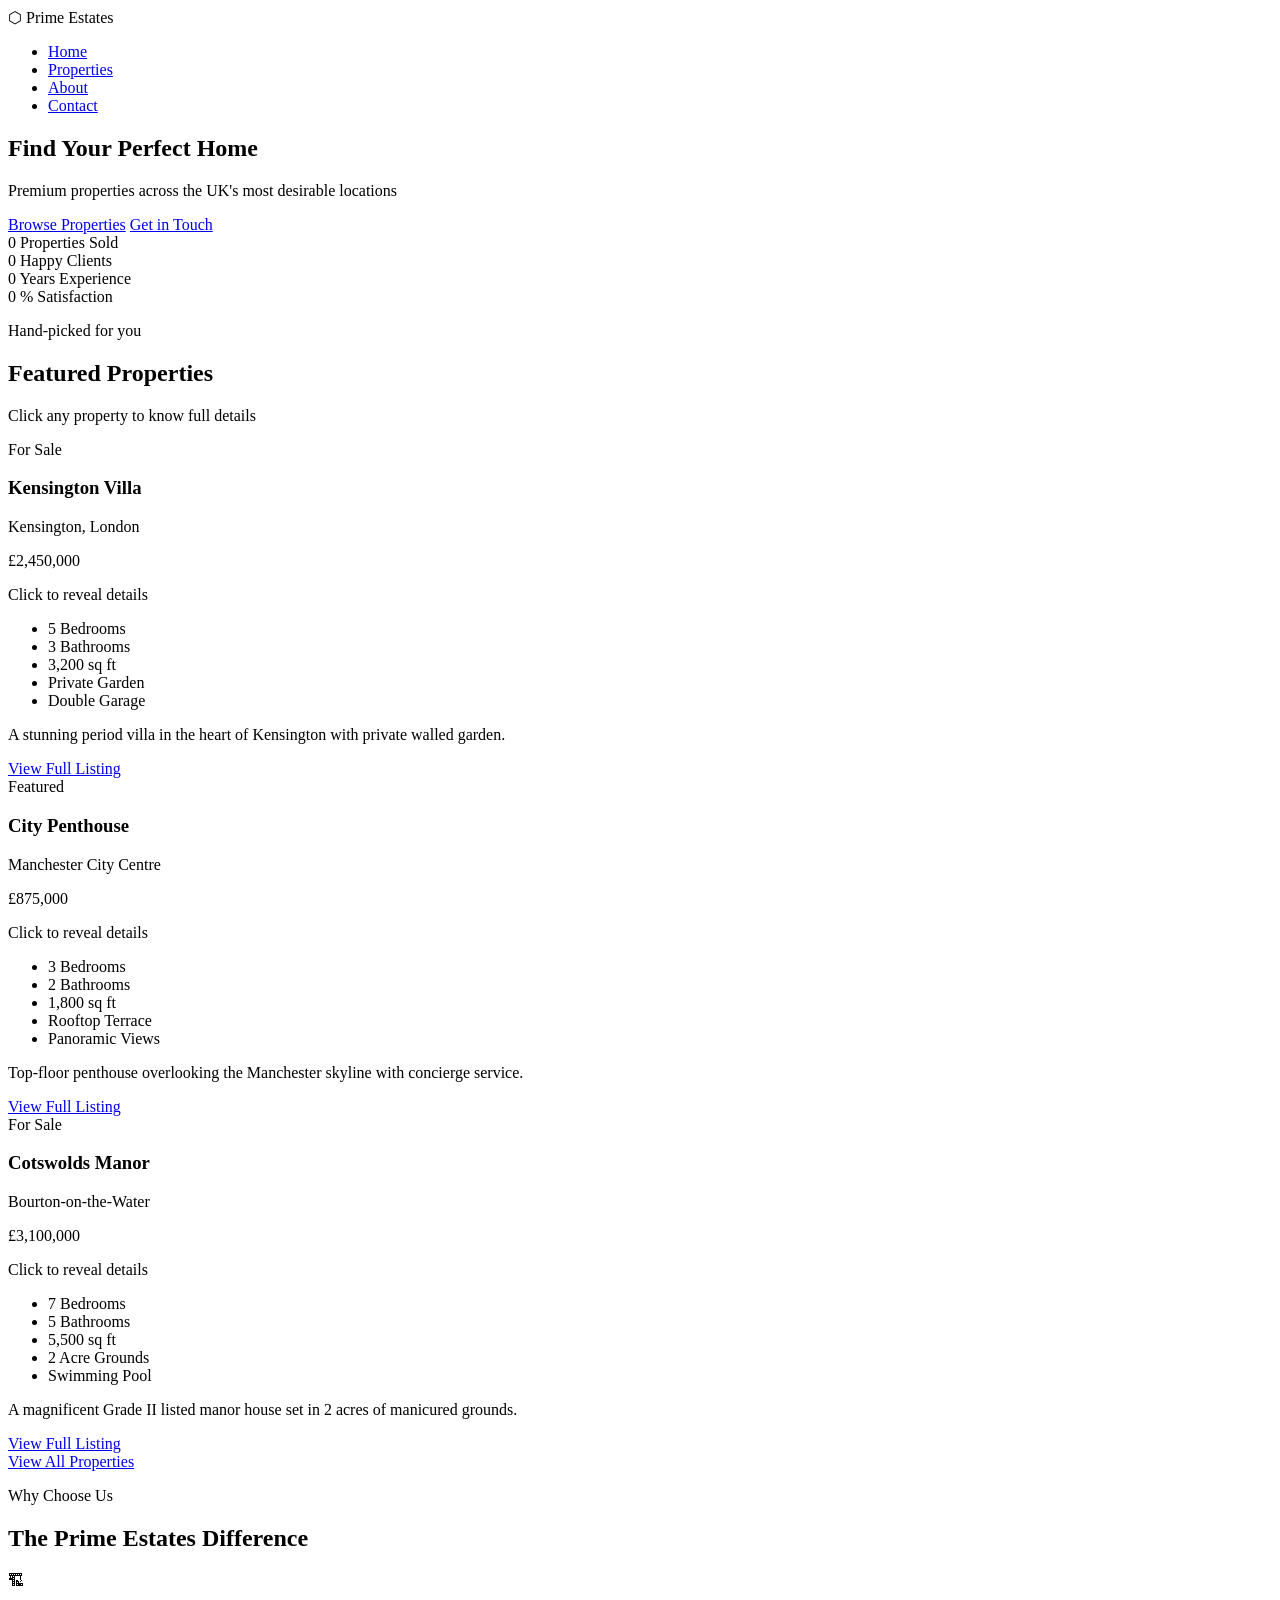
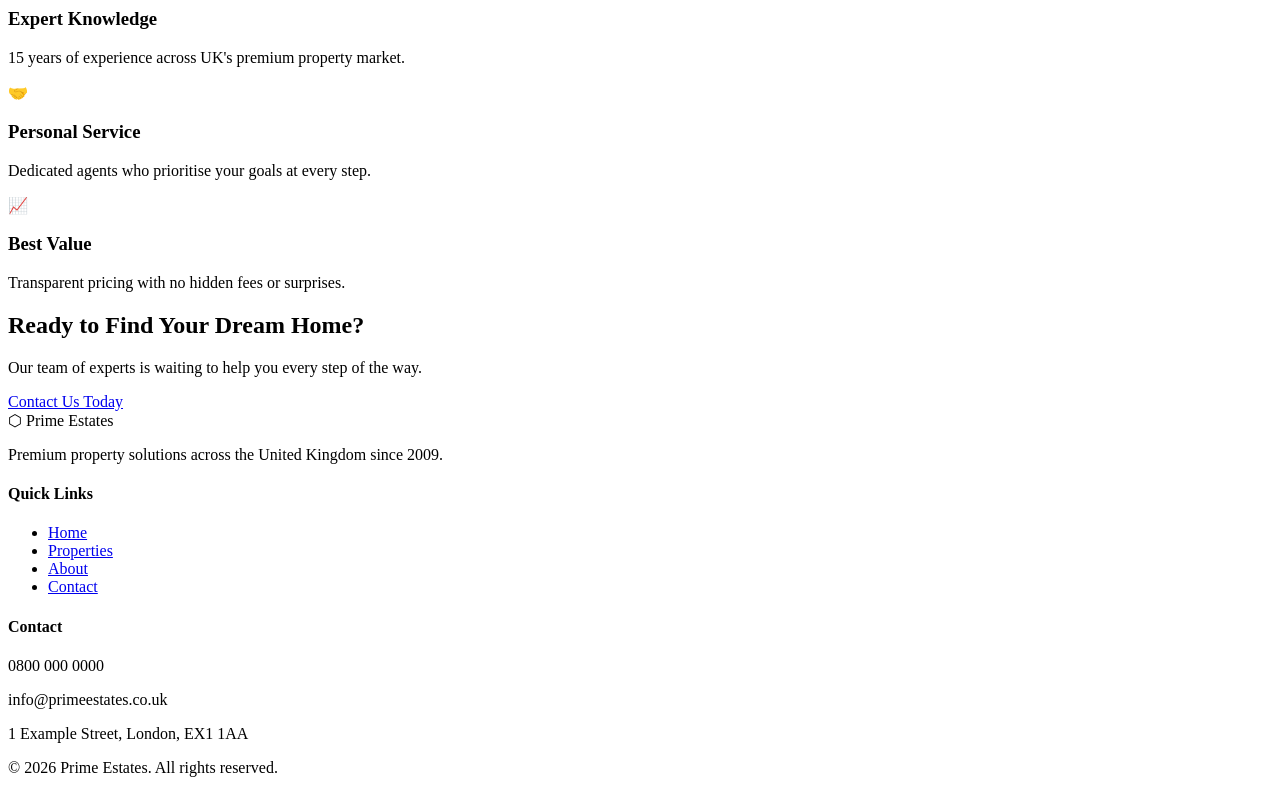
==== index.html @ 600f03bf "completed all 4 pages" ====
<!doctype html>
<html lang="en">
  <head>
    <meta charset="UTF-8" />
    <meta name="viewport" content="width=device-width, initial-scale=1.0" />
    <title>Prime Estates | Luxury Property</title>
    <!-- Link to CSS file -->
    <link rel="stylesheet" href="css/style.css" />
    <!-- Google Fonts -->
    <link
      href="https://fonts.googleapis.com/css2?family=Playfair+Display:wght@400;600;700&family=Raleway:wght@300;400;500;600&display=swap"
      rel="stylesheet"
    />
    <!-- jQuery library -->
    <script src="https://code.jquery.com/jquery-3.7.1.min.js"></script>
  </head>
  <body>
    <!-- NAVBAR -->
    <nav class="navbar">
      <!-- Left side - logo -->
      <div class="nav-brand">
        <span class="brand-icon">⬡</span>
        <span class="brand-name">Prime Estates</span>
      </div>
      <!-- Right side - links -->
      <ul class="nav-links">
        <li><a href="index.html" class="active">Home</a></li>
        <li><a href="pages/properties.html">Properties</a></li>
        <li><a href="pages/about.html">About</a></li>
        <li><a href="pages/contact.html">Contact</a></li>
      </ul>
    </nav>
    <!-- END NAVBAR -->

    <!-- HERO SECTION -->
    <section class="hero">
      <!-- Dark overlay -->
      <div class="hero-overlay"></div>
      <!-- Hero content -->
      <div class="hero-content">
        <!-- Greeting shown via localStorage/JavaScript -->
        <p class="hero-greeting" id="userGreeting"></p>
        <!-- Main heading -->
        <h1 class="hero-title">
          Find Your <span class="gold">Perfect Home</span>
        </h1>
        <!-- Subheading -->
        <p class="hero-subtitle">
          Premium properties across the UK's most desirable locations
        </p>
        <!-- Buttons -->
        <div class="hero-buttons">
          <a href="pages/properties.html" class="btn-primary"
            >Browse Properties</a
          >
          <a href="pages/contact.html" class="btn-secondary">Get in Touch</a>
        </div>
      </div>
    </section>
    <!-- END HERO -->

    <!-- STATS BAR - numbers count up with JavaScript -->
    <section class="stats-bar">
      <div class="stats-container">
        <!-- data-target is the number JS counts up to -->
        <div class="stat-item">
          <span class="stat-number" data-target="850">0</span>
          <span class="stat-label">Properties Sold</span>
        </div>
        <!-- Divider line between stats -->
        <div class="stat-divider"></div>
        <div class="stat-item">
          <span class="stat-number" data-target="1200">0</span>
          <span class="stat-label">Happy Clients</span>
        </div>
        <div class="stat-divider"></div>
        <div class="stat-item">
          <span class="stat-number" data-target="15">0</span>
          <span class="stat-label">Years Experience</span>
        </div>
        <div class="stat-divider"></div>
        <div class="stat-item">
          <span class="stat-number" data-target="98">0</span>
          <span class="stat-label">% Satisfaction</span>
        </div>
      </div>
    </section>
    <!-- END STATS BAR -->

    <!-- FEATURED PROPERTIES SECTION -->
    <section class="featured-section">
      <!-- Section heading -->
      <div class="section-header">
        <p class="section-tag">Hand-picked for you</p>
        <h2>Featured Properties</h2>
        <p class="section-sub">Click any property to know full details</p>
      </div>

      <!-- 3 property cards -->
      <div class="properties-grid">
        <!-- CARD 1 -->
        <article class="property-card">
          <!-- Property image -->
          <div class="card-image img-kensington">
            <div class="card-badge">For Sale</div>
          </div>
          <!-- Always visible info -->
          <div class="card-preview">
            <h3>Kensington Villa</h3>
            <p class="card-location">Kensington, London</p>
            <p class="card-price">£2,450,000</p>
            <span class="click-hint">Click to reveal details</span>
          </div>
          <!-- Hidden details shown on click -->
          <div class="card-details">
            <ul>
              <li>5 Bedrooms</li>
              <li>3 Bathrooms</li>
              <li>3,200 sq ft</li>
              <li>Private Garden</li>
              <li>Double Garage</li>
            </ul>
            <p>
              A stunning period villa in the heart of Kensington with private
              walled garden.
            </p>
            <a href="pages/properties.html" class="btn-card"
              >View Full Listing</a
            >
          </div>
        </article>

        <!-- CARD 2 -->
        <article class="property-card">
          <!-- Fixed class name -->
          <div class="card-image img-manchester">
            <div class="card-badge featured-badge">Featured</div>
          </div>
          <div class="card-preview">
            <h3>City Penthouse</h3>
            <p class="card-location">Manchester City Centre</p>
            <p class="card-price">£875,000</p>
            <span class="click-hint">Click to reveal details</span>
          </div>
          <div class="card-details">
            <ul>
              <li>3 Bedrooms</li>
              <li>2 Bathrooms</li>
              <li>1,800 sq ft</li>
              <li>Rooftop Terrace</li>
              <li>Panoramic Views</li>
            </ul>
            <p>
              Top-floor penthouse overlooking the Manchester skyline with
              concierge service.
            </p>
            <a href="pages/properties.html" class="btn-card"
              >View Full Listing</a
            >
          </div>
        </article>

        <!-- CARD 3 -->
        <article class="property-card">
          <div class="card-image img-cotswolds">
            <div class="card-badge">For Sale</div>
          </div>
          <div class="card-preview">
            <h3>Cotswolds Manor</h3>
            <p class="card-location">Bourton-on-the-Water</p>
            <p class="card-price">£3,100,000</p>
            <span class="click-hint">Click to reveal details</span>
          </div>
          <div class="card-details">
            <ul>
              <li>7 Bedrooms</li>
              <li>5 Bathrooms</li>
              <li>5,500 sq ft</li>
              <li>2 Acre Grounds</li>
              <li>Swimming Pool</li>
            </ul>
            <p>
              A magnificent Grade II listed manor house set in 2 acres of
              manicured grounds.
            </p>
            <a href="pages/properties.html" class="btn-card"
              >View Full Listing</a
            >
          </div>
        </article>
      </div>

      <!-- View all button -->
      <div class="view-all-wrap">
        <a href="pages/properties.html" class="btn-outline"
          >View All Properties</a
        >
      </div>
    </section>
    <!-- END FEATURED PROPERTIES -->

    <!-- WHY CHOOSE US SECTION -->
    <section class="why-us">
      <div class="why-content">
        <p class="section-tag light">Why Choose Us</p>
        <h2>The Prime Estates Difference</h2>
        <div class="why-grid">
          <!-- Reason 1 -->
          <div class="why-item">
            <div class="why-icon">&#127959;</div>
            <h3>Expert Knowledge</h3>
            <p>15 years of experience across UK's premium property market.</p>
          </div>
          <!-- Reason 2 -->
          <div class="why-item">
            <div class="why-icon">&#129309;</div>
            <h3>Personal Service</h3>
            <p>Dedicated agents who prioritise your goals at every step.</p>
          </div>
          <!-- Reason 3 -->
          <div class="why-item">
            <div class="why-icon">&#128200;</div>
            <h3>Best Value</h3>
            <p>Transparent pricing with no hidden fees or surprises.</p>
          </div>
        </div>
      </div>
    </section>
    <!-- END WHY US -->

    <!-- CTA SECTION -->
    <section class="cta-section">
      <div class="cta-content">
        <h2>Ready to Find Your Dream Home?</h2>
        <p>Our team of experts is waiting to help you every step of the way.</p>
        <a href="pages/contact.html" class="btn-primary">Contact Us Today</a>
      </div>
    </section>
    <!-- END CTA -->

    <!-- FOOTER -->
    <footer class="footer">
      <div class="footer-grid">
        <!-- Column 1 - brand -->
        <div class="footer-brand">
          <span class="brand-icon">⬡</span>
          <span class="brand-name">Prime Estates</span>
          <p>
            Premium property solutions across the United Kingdom since 2009.
          </p>
        </div>
        <!-- Column 2 - links -->
        <nav class="footer-nav">
          <h4>Quick Links</h4>
          <ul>
            <li><a href="index.html">Home</a></li>
            <li><a href="pages/properties.html">Properties</a></li>
            <li><a href="pages/about.html">About</a></li>
            <li><a href="pages/contact.html">Contact</a></li>
          </ul>
        </nav>
        <!-- Column 3 - contact -->
        <div class="footer-contact">
          <h4>Contact</h4>
          <p>0800 000 0000</p>
          <p>info@primeestates.co.uk</p>
          <p>1 Example Street, London, EX1 1AA</p>
        </div>
      </div>
      <!-- Copyright -->
      <div class="footer-bottom">
        <p>&copy; 2026 Prime Estates. All rights reserved.</p>
      </div>
    </footer>
    <!-- END FOOTER -->

    <!-- Link to JavaScript file - always at bottom of body -->
    <script src="js/script.js"></script>
  </body>
</html>
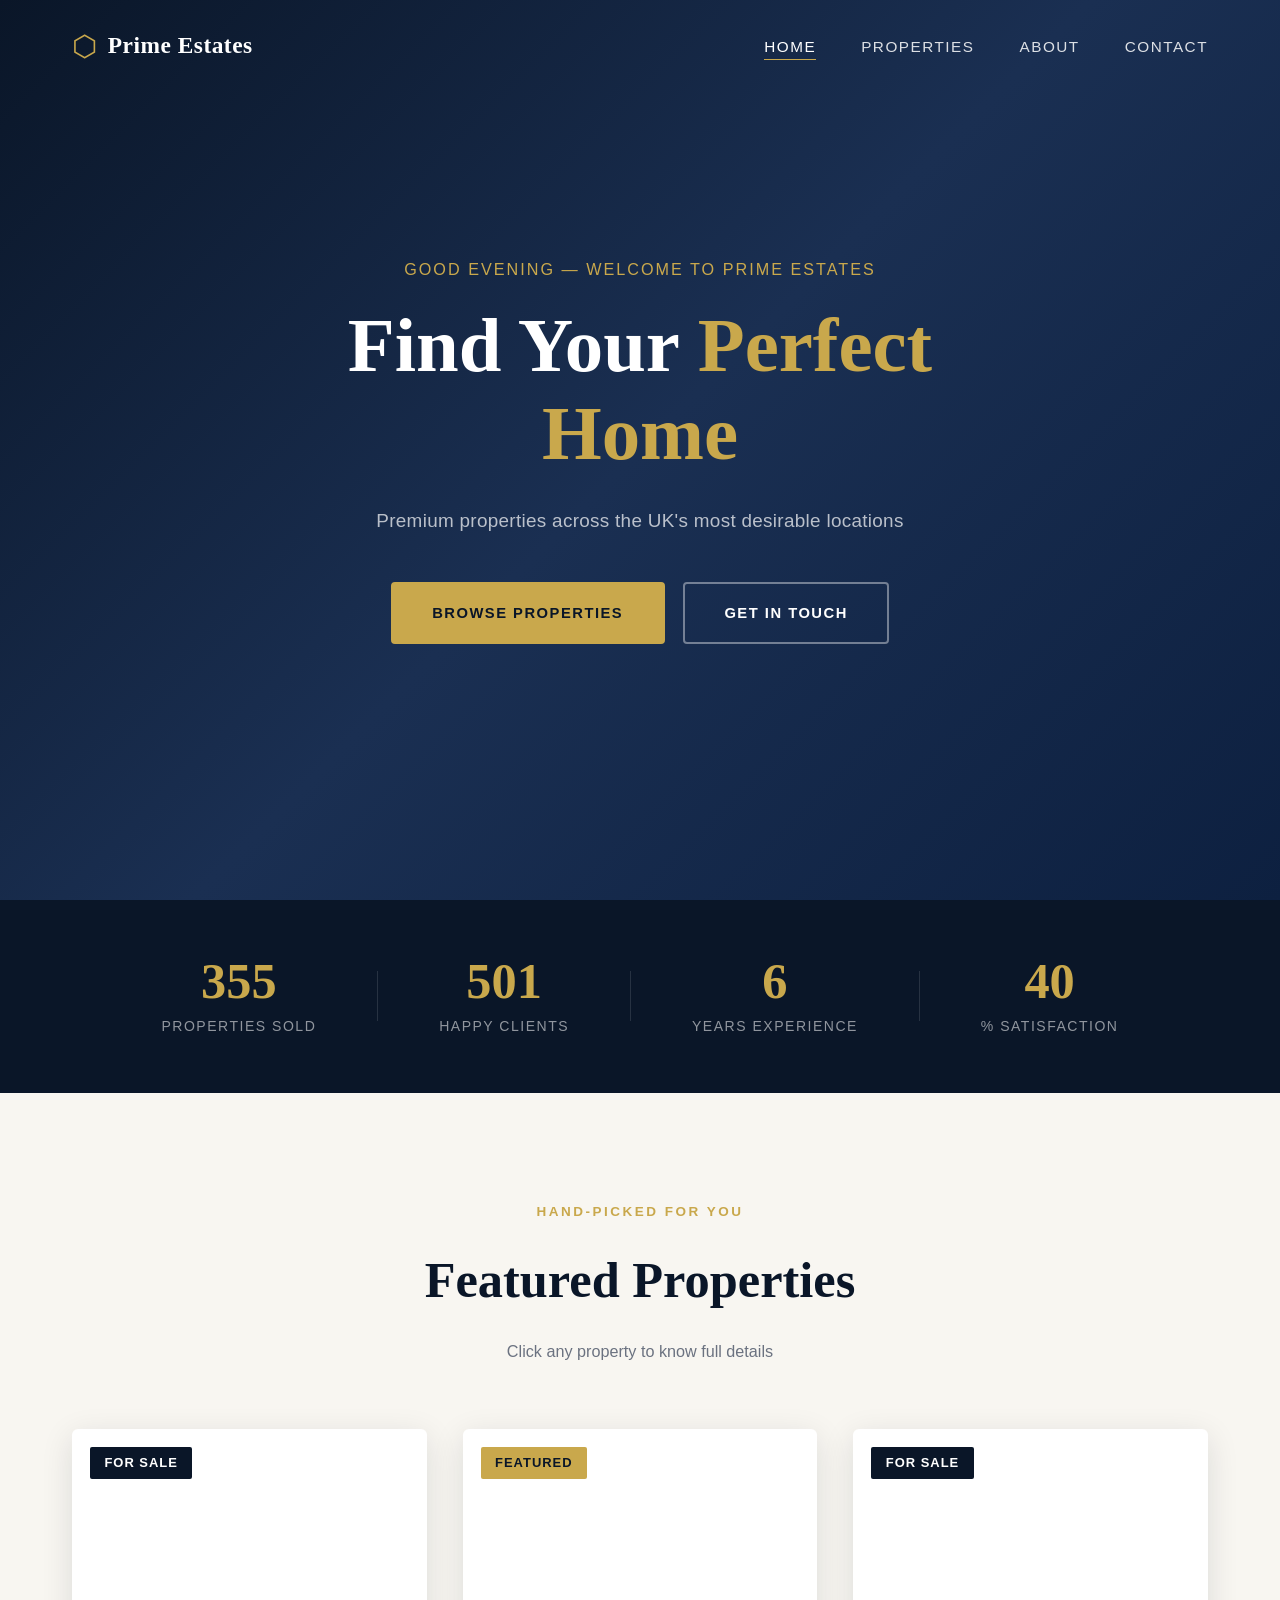
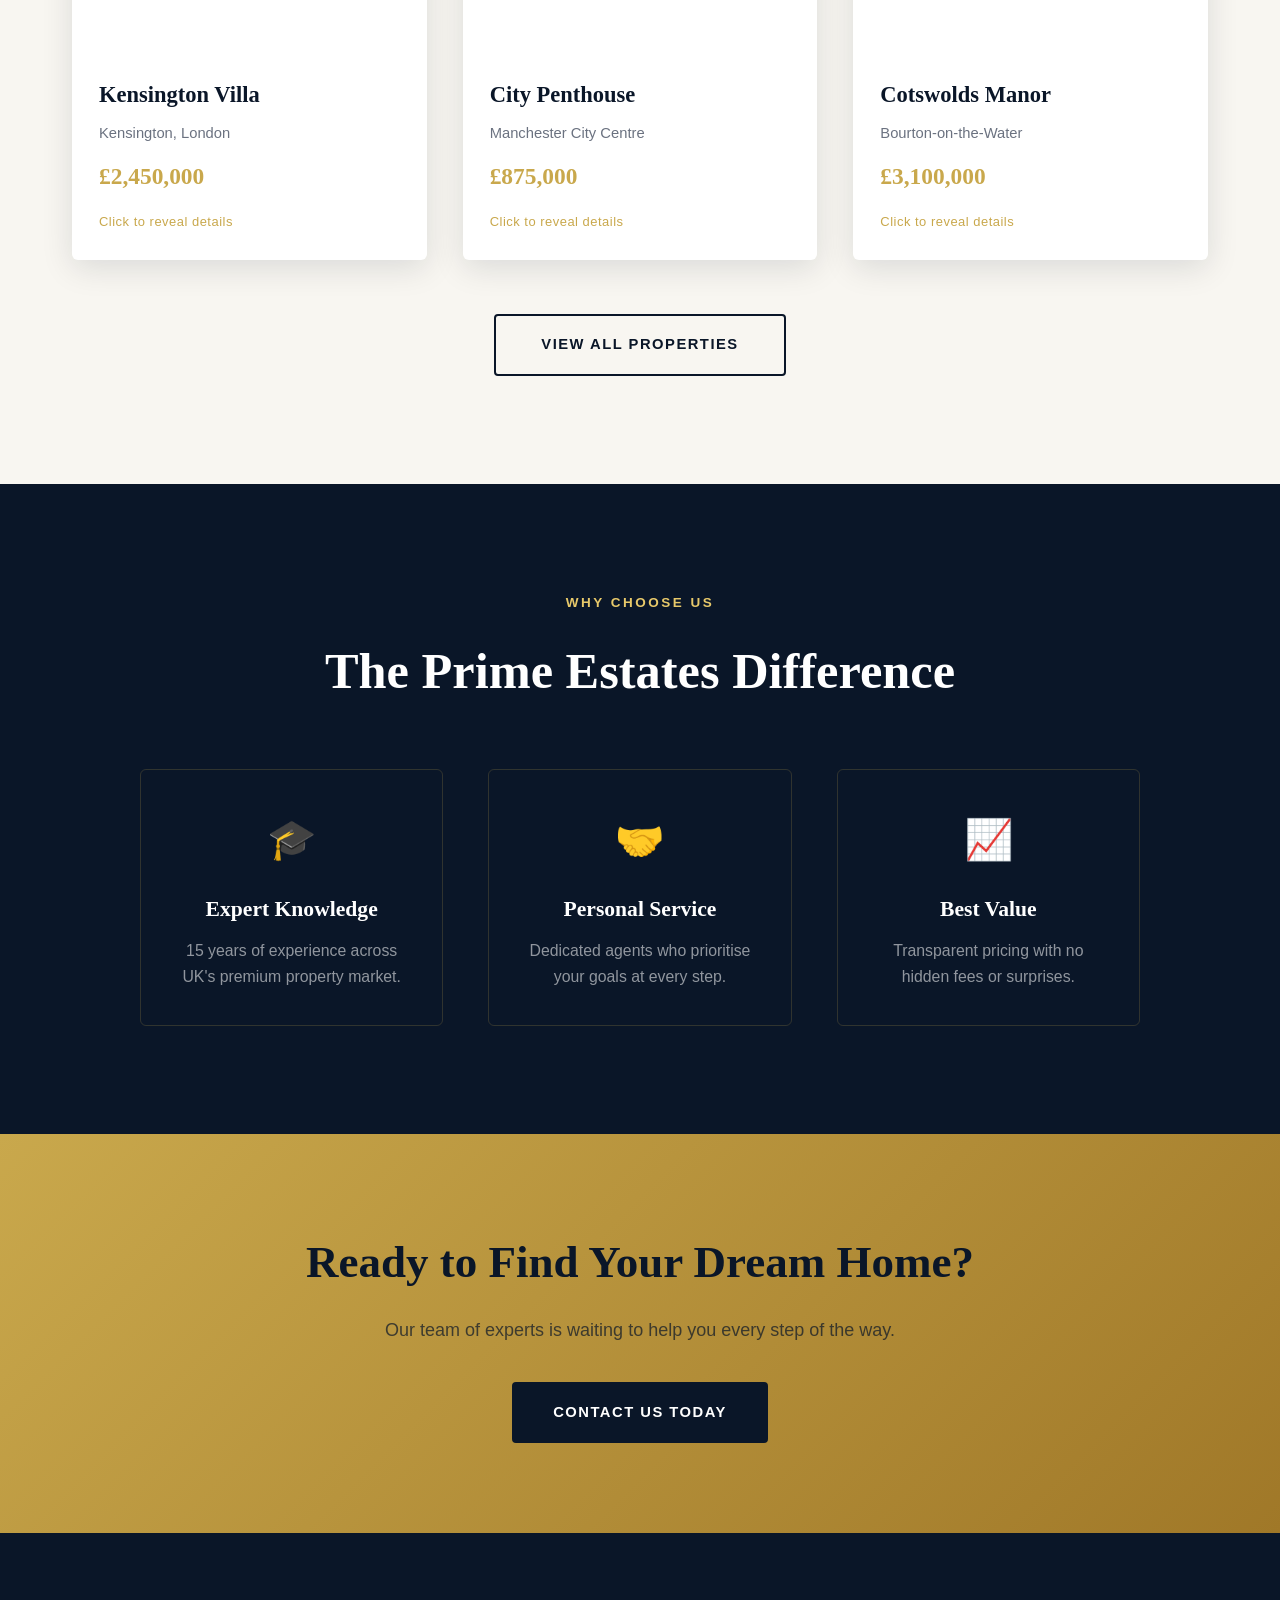
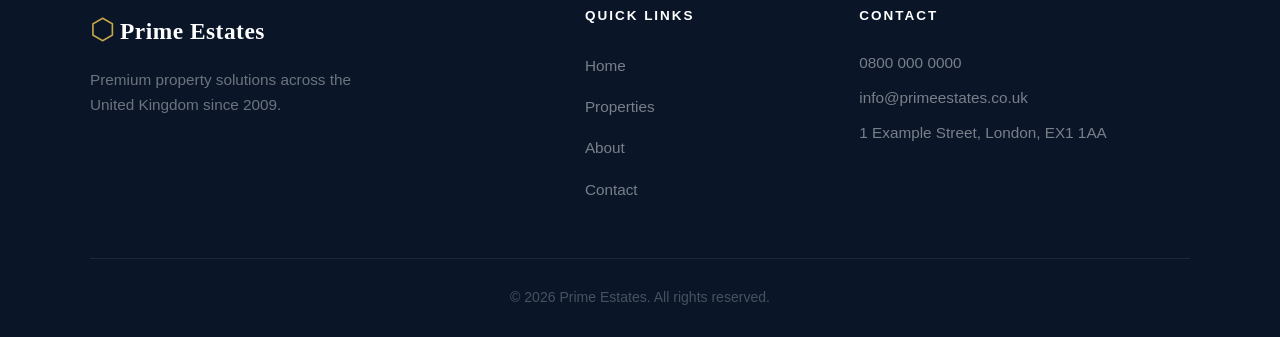
==== commit ed421567: "Add files via upload Updated files with images, favicon and bug fixes." ====
--- a/index.html
+++ b/index.html
@@ -3,9 +3,10 @@
   <head>
     <meta charset="UTF-8" />
     <meta name="viewport" content="width=device-width, initial-scale=1.0" />
+    <link rel="icon" href="images/favicon.ico" type="image/x-icon" />
     <title>Prime Estates | Luxury Property</title>
     <!-- Link to CSS file -->
-    <link rel="stylesheet" href="css/style.css" />
+    <link rel="stylesheet" href="style.css" />
     <!-- Google Fonts -->
     <link
       href="https://fonts.googleapis.com/css2?family=Playfair+Display:wght@400;600;700&family=Raleway:wght@300;400;500;600&display=swap"
@@ -18,16 +19,16 @@
     <!-- NAVBAR -->
     <nav class="navbar">
       <!-- Left side - logo -->
-      <div class="nav-brand">
+      <a href="index.html" class="nav-brand">
         <span class="brand-icon">⬡</span>
         <span class="brand-name">Prime Estates</span>
-      </div>
+      </a>
       <!-- Right side - links -->
       <ul class="nav-links">
         <li><a href="index.html" class="active">Home</a></li>
-        <li><a href="pages/properties.html">Properties</a></li>
-        <li><a href="pages/about.html">About</a></li>
-        <li><a href="pages/contact.html">Contact</a></li>
+        <li><a href="properties.html">Properties</a></li>
+        <li><a href="about.html">About</a></li>
+        <li><a href="contact.html">Contact</a></li>
       </ul>
     </nav>
     <!-- END NAVBAR -->
@@ -50,10 +51,8 @@
         </p>
         <!-- Buttons -->
         <div class="hero-buttons">
-          <a href="pages/properties.html" class="btn-primary"
-            >Browse Properties</a
-          >
-          <a href="pages/contact.html" class="btn-secondary">Get in Touch</a>
+          <a href="properties.html" class="btn-primary">Browse Properties</a>
+          <a href="contact.html" class="btn-secondary">Get in Touch</a>
         </div>
       </div>
     </section>
@@ -62,7 +61,6 @@
     <!-- STATS BAR - numbers count up with JavaScript -->
     <section class="stats-bar">
       <div class="stats-container">
-        <!-- data-target is the number JS counts up to -->
         <div class="stat-item">
           <span class="stat-number" data-target="850">0</span>
           <span class="stat-label">Properties Sold</span>
@@ -85,7 +83,6 @@
         </div>
       </div>
     </section>
-    <!-- END STATS BAR -->
 
     <!-- FEATURED PROPERTIES SECTION -->
     <section class="featured-section">
@@ -124,15 +121,12 @@
               A stunning period villa in the heart of Kensington with private
               walled garden.
             </p>
-            <a href="pages/properties.html" class="btn-card"
-              >View Full Listing</a
-            >
+            <a href="properties.html" class="btn-card">View Full Listing</a>
           </div>
         </article>
 
         <!-- CARD 2 -->
         <article class="property-card">
-          <!-- Fixed class name -->
           <div class="card-image img-manchester">
             <div class="card-badge featured-badge">Featured</div>
           </div>
@@ -154,9 +148,7 @@
               Top-floor penthouse overlooking the Manchester skyline with
               concierge service.
             </p>
-            <a href="pages/properties.html" class="btn-card"
-              >View Full Listing</a
-            >
+            <a href="properties.html" class="btn-card">View Full Listing</a>
           </div>
         </article>
 
@@ -183,18 +175,14 @@
               A magnificent Grade II listed manor house set in 2 acres of
               manicured grounds.
             </p>
-            <a href="pages/properties.html" class="btn-card"
-              >View Full Listing</a
-            >
+            <a href="properties.html" class="btn-card">View Full Listing</a>
           </div>
         </article>
       </div>
 
       <!-- View all button -->
       <div class="view-all-wrap">
-        <a href="pages/properties.html" class="btn-outline"
-          >View All Properties</a
-        >
+        <a href="properties.html" class="btn-outline">View All Properties</a>
       </div>
     </section>
     <!-- END FEATURED PROPERTIES -->
@@ -207,7 +195,7 @@
         <div class="why-grid">
           <!-- Reason 1 -->
           <div class="why-item">
-            <div class="why-icon">&#127959;</div>
+            <div class="why-icon">🎓</div>
             <h3>Expert Knowledge</h3>
             <p>15 years of experience across UK's premium property market.</p>
           </div>
@@ -233,7 +221,7 @@
       <div class="cta-content">
         <h2>Ready to Find Your Dream Home?</h2>
         <p>Our team of experts is waiting to help you every step of the way.</p>
-        <a href="pages/contact.html" class="btn-primary">Contact Us Today</a>
+        <a href="contact.html" class="btn-primary">Contact Us Today</a>
       </div>
     </section>
     <!-- END CTA -->
@@ -241,7 +229,6 @@
     <!-- FOOTER -->
     <footer class="footer">
       <div class="footer-grid">
-        <!-- Column 1 - brand -->
         <div class="footer-brand">
           <span class="brand-icon">⬡</span>
           <span class="brand-name">Prime Estates</span>
@@ -249,17 +236,15 @@
             Premium property solutions across the United Kingdom since 2009.
           </p>
         </div>
-        <!-- Column 2 - links -->
         <nav class="footer-nav">
           <h4>Quick Links</h4>
           <ul>
             <li><a href="index.html">Home</a></li>
-            <li><a href="pages/properties.html">Properties</a></li>
-            <li><a href="pages/about.html">About</a></li>
-            <li><a href="pages/contact.html">Contact</a></li>
+            <li><a href="properties.html">Properties</a></li>
+            <li><a href="about.html">About</a></li>
+            <li><a href="contact.html">Contact</a></li>
           </ul>
         </nav>
-        <!-- Column 3 - contact -->
         <div class="footer-contact">
           <h4>Contact</h4>
           <p>0800 000 0000</p>
@@ -267,14 +252,12 @@
           <p>1 Example Street, London, EX1 1AA</p>
         </div>
       </div>
-      <!-- Copyright -->
       <div class="footer-bottom">
         <p>&copy; 2026 Prime Estates. All rights reserved.</p>
       </div>
     </footer>
     <!-- END FOOTER -->
 
-    <!-- Link to JavaScript file - always at bottom of body -->
-    <script src="js/script.js"></script>
+    <script src="script.js"></script>
   </body>
 </html>
--- a/style.css
+++ b/style.css
@@ -0,0 +1,1346 @@
+/*
+   Prime Estates - Main Stylesheet
+*/
+
+:root {
+    --navy: #0A1628;
+    --navy-light: #132040;
+    --gold: #C9A84C;
+    --gold-light: #E8C96A;
+    --white: #FFFFFF;
+    --off-white: #F8F6F1;
+    --grey: #6B7280;
+    --light-grey: #E5E7EB;
+    --error: #DC2626;
+    --font-heading: 'Playfair Display', Georgia, serif;
+    --font-body: 'Raleway', sans-serif;
+    --transition: all 0.2s ease;
+    --shadow: 0 8px 32px rgba(10, 22, 40, 0.12);
+    --shadow-hover: 0 16px 48px rgba(10, 22, 40, 0.22);
+    --radius: 4px;
+}
+
+*, *::before, *::after {
+    margin: 0;
+    padding: 0;
+    box-sizing: border-box;
+}
+
+html {
+    scroll-behavior: smooth;
+    font-size: 18px;
+}
+
+body {
+    font-family: var(--font-body);
+    color: var(--navy);
+    background: var(--white);
+    line-height: 1.7;
+    overflow-x: hidden;
+}
+
+img {
+    max-width: 100%;
+    height: auto;
+    display: block;
+}
+
+a {
+    color: inherit;
+    text-decoration: none;
+    transition: var(--transition);
+}
+
+ul {
+    list-style: none;
+}
+
+.gold {
+    color: var(--gold);
+}
+
+/* /NavBar designing */
+
+.navbar {
+    position: fixed;
+    top: 0;
+    left: 0;
+    width: 100%;
+    z-index: 1000;
+    display: flex;
+    align-items: center;
+    justify-content: space-between;
+    padding: 1.2rem 4rem;
+    background: transparent;
+}
+
+.navbar.scrolled {
+    background: var(--navy);
+    padding: 0.8rem 4rem;
+    box-shadow: 0 2px 20px rgba(0,0,0,0.3);
+}
+
+.nav-brand {
+    display: flex;
+    align-items: center;
+    gap: 0.6rem;
+    cursor: pointer;
+}
+
+.brand-icon {
+    font-size: 1.6rem;
+    color: var(--gold);
+}
+
+.brand-name {
+    font-family: var(--font-heading);
+    font-size: 1.3rem;
+    font-weight: 600;
+    color: var(--white);
+    letter-spacing: 0.5px;
+}
+
+.nav-links {
+    display: flex;
+    gap: 2.5rem;
+    align-items: center;
+}
+
+.nav-links a {
+    color: rgba(255,255,255,0.85);
+    font-size: 0.85rem;
+    font-weight: 500;
+    letter-spacing: 1.5px;
+    text-transform: uppercase;
+    position: relative;
+    padding-bottom: 5px;
+}
+
+.nav-links a::after {
+    content: '';
+    position: absolute;
+    bottom: 0;
+    left: 0;
+    width: 0;
+    height: 1px;
+    background: var(--gold);
+    transition: var(--transition);
+}
+
+.nav-links a:hover::after,
+.nav-links a.active::after {
+    width: 100%;
+}
+
+.nav-links a.active,
+.nav-links a:hover {
+    color: var(--white);
+}
+
+/* Hero design */
+
+.hero {
+    position: relative;
+    height: 100vh;
+    min-height: 650px;
+    background: linear-gradient(135deg, #0A1628 0%, #1a2f52 50%, #0d2040 100%);
+    display: flex;
+    align-items: center;
+    justify-content: center;
+    overflow: hidden;
+}
+
+.hero-overlay {
+    position: absolute;
+    inset: 0;
+    background: url('../images/hero-bg.jpg') center/cover no-repeat;
+    opacity: 0.25;
+}
+
+.hero-content {
+    position: relative;
+    z-index: 2;
+    text-align: center;
+    max-width: 780px;
+    padding: 0 2rem;
+}
+
+.hero-greeting {
+    color: var(--gold);
+    font-size: 0.9rem;
+    letter-spacing: 2px;
+    text-transform: uppercase;
+    margin-bottom: 1rem;
+    min-height: 1.5rem;
+    font-weight: 500;
+}
+
+.hero-title {
+    font-family: var(--font-heading);
+    font-size: clamp(2.8rem, 6vw, 5rem);
+    color: var(--white);
+    line-height: 1.15;
+    margin-bottom: 1.5rem;
+    font-weight: 700;
+}
+
+.hero-subtitle {
+    font-size: 1.05rem;
+    color: rgba(255,255,255,0.7);
+    margin-bottom: 2.5rem;
+    font-weight: 300;
+    letter-spacing: 0.3px;
+}
+
+.hero-buttons {
+    display: flex;
+    gap: 1rem;
+    justify-content: center;
+    flex-wrap: wrap;
+}
+
+/*
+   PAGE HERO - inner pages
+*/
+
+.page-hero {
+    position: relative;
+    padding: 140px 2rem 80px;
+    background: linear-gradient(135deg, #0A1628 0%, #1a2f52 100%);
+    text-align: center;
+    overflow: hidden;
+}
+
+.page-hero-overlay {
+    position: absolute;
+    inset: 0;
+    background: url('../images/hero-bg.jpg') center/cover no-repeat;
+    opacity: 0.15;
+}
+
+.page-hero-content {
+    position: relative;
+    z-index: 2;
+}
+
+.page-hero-content h1 {
+    font-family: var(--font-heading);
+    font-size: clamp(2.2rem, 5vw, 3.8rem);
+    color: var(--white);
+    margin-bottom: 1rem;
+}
+
+.page-hero-content p {
+    color: rgba(255,255,255,0.65);
+    font-size: 1rem;
+    font-weight: 300;
+}
+/* Buttons */
+
+.btn-primary {
+    display: inline-block;
+    background: var(--gold);
+    color: var(--navy);
+    padding: 0.9rem 2.2rem;
+    font-family: var(--font-body);
+    font-size: 0.82rem;
+    font-weight: 600;
+    letter-spacing: 1.5px;
+    text-transform: uppercase;
+    border: 2px solid var(--gold);
+    border-radius: var(--radius);
+    cursor: pointer;
+    transition: var(--transition);
+}
+
+.btn-primary:hover {
+    background: var(--gold-light);
+    border-color: var(--gold-light);
+    transform: translateY(-2px);
+    box-shadow: 0 8px 24px rgba(201,168,76,0.3);
+}
+
+.btn-secondary {
+    display: inline-block;
+    background: transparent;
+    color: var(--white);
+    padding: 0.9rem 2.2rem;
+    font-family: var(--font-body);
+    font-size: 0.82rem;
+    font-weight: 600;
+    letter-spacing: 1.5px;
+    text-transform: uppercase;
+    border: 2px solid rgba(255,255,255,0.4);
+    border-radius: var(--radius);
+    cursor: pointer;
+    transition: var(--transition);
+}
+
+.btn-secondary:hover {
+    border-color: var(--white);
+    background: rgba(255,255,255,0.08);
+}
+
+.btn-outline {
+    display: inline-block;
+    background: transparent;
+    color: var(--navy);
+    padding: 0.9rem 2.5rem;
+    font-size: 0.82rem;
+    font-weight: 600;
+    letter-spacing: 1.5px;
+    text-transform: uppercase;
+    border: 2px solid var(--navy);
+    border-radius: var(--radius);
+    transition: var(--transition);
+}
+
+.btn-outline:hover {
+    background: var(--navy);
+    color: var(--white);
+}
+
+.btn-card {
+    display: inline-block;
+    background: var(--gold);
+    color: var(--navy);
+    padding: 0.65rem 1.5rem;
+    font-size: 0.8rem;
+    font-weight: 600;
+    letter-spacing: 1px;
+    text-transform: uppercase;
+    border-radius: var(--radius);
+    margin-top: 1rem;
+    transition: var(--transition);
+}
+
+.btn-card:hover {
+    background: var(--gold-light);
+}
+
+/*
+   STATS BAR
+*/
+
+.stats-bar {
+    background: var(--navy);
+    padding: 3rem 2rem;
+}
+
+.stats-container {
+    max-width: 1000px;
+    margin: 0 auto;
+    display: flex;
+    align-items: center;
+    justify-content: space-around;
+    gap: 1rem;
+    flex-wrap: wrap;
+}
+
+.stat-item {
+    text-align: center;
+    color: var(--white);
+}
+
+.stat-number {
+    display: block;
+    font-family: var(--font-heading);
+    font-size: 2.8rem;
+    font-weight: 700;
+    color: var(--gold);
+    line-height: 1.1;
+}
+
+.stat-label {
+    font-size: 0.78rem;
+    letter-spacing: 1.5px;
+    text-transform: uppercase;
+    color: rgba(255,255,255,0.55);
+    margin-top: 0.3rem;
+    display: block;
+}
+
+.stat-divider {
+    width: 1px;
+    height: 50px;
+    background: rgba(255,255,255,0.12);
+}
+
+/*
+   SECTION HEADERS
+*/
+
+.section-header {
+    text-align: center;
+    margin-bottom: 3.5rem;
+}
+
+.section-tag {
+    font-size: 0.75rem;
+    letter-spacing: 2.5px;
+    text-transform: uppercase;
+    color: var(--gold);
+    margin-bottom: 0.8rem;
+    font-weight: 600;
+    display: block;
+}
+
+.section-tag.light {
+    color: var(--gold-light);
+}
+
+.section-header h2 {
+    font-family: var(--font-heading);
+    font-size: clamp(1.8rem, 4vw, 2.8rem);
+    color: var(--navy);
+    margin-bottom: 0.8rem;
+}
+
+.section-sub {
+    color: var(--grey);
+    font-size: 0.9rem;
+}
+
+/*
+   FEATURED PROPERTIES SECTION
+*/
+
+.featured-section {
+    padding: 6rem 4rem;
+    background: var(--off-white);
+}
+
+    
+
+.all-properties {
+    padding: 5rem 4rem;
+    background: var(--off-white);
+}
+
+.properties-grid {
+    display: grid;
+    grid-template-columns: repeat(auto-fill, minmax(320px, 1fr));
+    gap: 2rem;
+    max-width: 1200px;
+    margin: 0 auto;
+}
+
+/*
+   PROPERTY CARDS
+*/
+
+.property-card {
+    background: var(--white);
+    border-radius: 6px;
+    overflow: hidden;
+    box-shadow: var(--shadow);
+    cursor: pointer;
+    transition: var(--transition);
+    position: relative;
+}
+
+.property-card:hover {
+    box-shadow: var(--shadow-hover);
+    transform: translateY(-6px);
+}
+
+.card-image {
+    height: 220px;
+    background-size: cover;
+    background-position: center;
+    position: relative;
+    transition: transform 0.4s ease;
+}
+
+.property-card:hover .card-image {
+    transform: scale(1.03);
+}
+
+
+.img-kensington {
+    background-image: url('images/kensington.jpg');
+    background-size: cover;
+    background-position: center;
+}
+
+.img-manchester {
+    background-image: url('images/manchester.jpg');
+    background-size: cover;
+    background-position: center;
+}
+
+.img-cotswolds {
+    background-image: url('images/cotswolds.jpg');
+    background-size: cover;
+    background-position: center;
+}
+
+.img-edinburgh {
+    background-image: url('images/edinburgh.jpg');
+    background-size: cover;
+    background-position: center;
+}
+
+.img-bristol {
+    background-image: url('images/bristol.jpg');
+    background-size: cover;
+    background-position: center;
+}
+
+.img-leeds {
+    background-image: url('images/leeds.jpg');
+    background-size: cover;
+    background-position: center;
+}
+.card-badge {
+    position: absolute;
+    top: 1rem;
+    left: 1rem;
+    background: var(--navy);
+    color: var(--white);
+    padding: 0.3rem 0.8rem;
+    font-size: 0.72rem;
+    font-weight: 600;
+    letter-spacing: 1px;
+    text-transform: uppercase;
+    border-radius: 2px;
+}
+
+.featured-badge {
+    background: var(--gold);
+    color: var(--navy);
+}
+
+.card-preview {
+    padding: 1.5rem;
+}
+
+.card-preview h3 {
+    font-family: var(--font-heading);
+    font-size: 1.25rem;
+    margin-bottom: 0.4rem;
+    color: var(--navy);
+}
+
+.card-location {
+    font-size: 0.82rem;
+    color: var(--grey);
+    margin-bottom: 0.6rem;
+}
+
+.card-price {
+    font-size: 1.3rem;
+    font-weight: 700;
+    color: var(--gold);
+    font-family: var(--font-heading);
+    margin-bottom: 0.8rem;
+}
+
+.card-meta {
+    display: flex;
+    gap: 1rem;
+    font-size: 0.78rem;
+    color: var(--grey);
+    margin-bottom: 0.8rem;
+    flex-wrap: wrap;
+}
+
+.click-hint {
+    font-size: 0.72rem;
+    color: var(--gold);
+    letter-spacing: 0.5px;
+    display: block;
+    font-weight: 500;
+}
+
+.card-details {
+    display: none;
+    padding: 0 1.5rem 1.5rem;
+    border-top: 1px solid var(--light-grey);
+    animation: slideDown 0.3s ease;
+}
+
+.card-details ul {
+    display: grid;
+    grid-template-columns: 1fr 1fr;
+    gap: 0.4rem;
+    margin-bottom: 1rem;
+    padding-top: 1rem;
+}
+
+.card-details ul li {
+    font-size: 0.82rem;
+    color: var(--navy);
+}
+
+.card-details p {
+    font-size: 0.85rem;
+    color: var(--grey);
+    line-height: 1.6;
+}
+
+.view-all-wrap {
+    text-align: center;
+    margin-top: 3rem;
+}
+
+/*
+   FILTER BAR
+*/
+
+.filter-bar {
+    background: var(--white);
+    padding: 2rem 4rem;
+    box-shadow: 0 4px 20px rgba(0,0,0,0.06);
+}
+
+.filter-container {
+    max-width: 900px;
+    margin: 0 auto;
+    display: flex;
+    gap: 1rem;
+    align-items: flex-end;
+    flex-wrap: wrap;
+}
+
+.filter-group {
+    flex: 1;
+    min-width: 150px;
+}
+
+.filter-group label {
+    display: block;
+    font-size: 0.75rem;
+    font-weight: 600;
+    letter-spacing: 1px;
+    text-transform: uppercase;
+    color: var(--grey);
+    margin-bottom: 0.4rem;
+}
+
+.filter-group select {
+    width: 100%;
+    padding: 0.7rem 1rem;
+    border: 1px solid var(--light-grey);
+    border-radius: var(--radius);
+    font-family: var(--font-body);
+    font-size: 0.9rem;
+    color: var(--navy);
+    background: var(--white);
+    cursor: pointer;
+    transition: var(--transition);
+}
+
+.filter-group select:focus {
+    outline: none;
+    border-color: var(--gold);
+}
+
+.filter-btn {
+    white-space: nowrap;
+}
+
+/*
+   WHY CHOOSE US SECTION
+*/
+
+.why-us {
+    background: var(--navy);
+    padding: 6rem 4rem;
+}
+
+.why-content {
+    max-width: 1000px;
+    margin: 0 auto;
+    text-align: center;
+}
+
+.why-content h2 {
+    font-family: var(--font-heading);
+    font-size: clamp(1.8rem, 4vw, 2.8rem);
+    color: var(--white);
+    margin-bottom: 3rem;
+}
+
+.why-grid {
+    display: grid;
+    grid-template-columns: repeat(auto-fit, minmax(250px, 1fr));
+    gap: 2.5rem;
+}
+
+.why-item {
+    padding: 2rem;
+    border: 1px solid rgba(201,168,76,0.2);
+    border-radius: 6px;
+    transition: var(--transition);
+}
+
+.why-item:hover {
+    border-color: var(--gold);
+    background: rgba(201,168,76,0.05);
+    transform: translateY(-4px);
+}
+
+.why-icon {
+    font-size: 2.2rem;
+    margin-bottom: 1rem;
+}
+
+.why-item h3 {
+    font-family: var(--font-heading);
+    font-size: 1.2rem;
+    color: var(--white);
+    margin-bottom: 0.6rem;
+}
+
+.why-item p {
+    font-size: 0.88rem;
+    color: rgba(255,255,255,0.55);
+    line-height: 1.6;
+}
+
+/*
+   CTA SECTION
+*/
+
+.cta-section {
+    background: linear-gradient(135deg, var(--gold) 0%, #a07828 100%);
+    padding: 5rem 2rem;
+    text-align: center;
+}
+
+.cta-content h2 {
+    font-family: var(--font-heading);
+    font-size: clamp(1.8rem, 4vw, 2.5rem);
+    color: var(--navy);
+    margin-bottom: 0.8rem;
+}
+
+.cta-content p {
+    color: rgba(10,22,40,0.7);
+    margin-bottom: 2rem;
+    font-size: 1rem;
+}
+
+.cta-section .btn-primary {
+    background: var(--navy);
+    border-color: var(--navy);
+    color: var(--white);
+}
+
+.cta-section .btn-primary:hover {
+    background: var(--navy-light);
+    border-color: var(--navy-light);
+}
+
+/*
+   FOOTER
+*/
+
+.footer {
+    background: var(--navy);
+    padding: 4rem 4rem 0;
+}
+
+.footer-grid {
+    max-width: 1100px;
+    margin: 0 auto;
+    display: grid;
+    grid-template-columns: 2fr 1fr 1.5fr;
+    gap: 3rem;
+    padding-bottom: 3rem;
+    border-bottom: 1px solid rgba(255,255,255,0.08);
+}
+
+.footer-brand p {
+    font-size: 0.85rem;
+    color: rgba(255,255,255,0.4);
+    line-height: 1.6;
+    max-width: 280px;
+    margin-top: 0.8rem;
+}
+
+.footer-nav h4,
+.footer-contact h4 {
+    color: var(--white);
+    font-size: 0.75rem;
+    letter-spacing: 2px;
+    text-transform: uppercase;
+    margin-bottom: 1.2rem;
+    font-weight: 600;
+}
+
+.footer-nav ul {
+    display: flex;
+    flex-direction: column;
+    gap: 0.6rem;
+}
+
+.footer-nav a {
+    font-size: 0.85rem;
+    color: rgba(255,255,255,0.45);
+    transition: var(--transition);
+}
+
+.footer-nav a:hover {
+    color: var(--gold);
+    padding-left: 4px;
+}
+
+.footer-contact p {
+    font-size: 0.85rem;
+    color: rgba(255,255,255,0.45);
+    margin-bottom: 0.5rem;
+}
+
+.footer-bottom {
+    max-width: 1100px;
+    margin: 0 auto;
+    padding: 1.5rem 0;
+    text-align: center;
+}
+
+.footer-bottom p {
+    font-size: 0.78rem;
+    color: rgba(255,255,255,0.25);
+}
+
+/*
+   ABOUT PAGE - STORY SECTION
+*/
+
+.story-section {
+    padding: 6rem 4rem;
+    background: var(--white);
+}
+
+.story-grid {
+    max-width: 1100px;
+    margin: 0 auto;
+    display: grid;
+    grid-template-columns: 1fr 1fr;
+    gap: 4rem;
+    align-items: center;
+}
+
+.story-text .section-tag {
+    margin-bottom: 0.8rem;
+}
+
+.story-text h2 {
+    font-family: var(--font-heading);
+    font-size: clamp(1.6rem, 3vw, 2.4rem);
+    color: var(--navy);
+    margin-bottom: 1.5rem;
+    line-height: 1.25;
+}
+
+.story-text p {
+    color: var(--grey);
+    margin-bottom: 1rem;
+    font-size: 0.95rem;
+}
+
+.story-stats {
+    display: flex;
+    gap: 2rem;
+    margin-top: 2.5rem;
+    padding-top: 2rem;
+    border-top: 1px solid var(--light-grey);
+}
+
+.story-stat {
+    text-align: center;
+}
+
+.stat-num {
+    display: block;
+    font-family: var(--font-heading);
+    font-size: 2rem;
+    color: var(--gold);
+    font-weight: 700;
+}
+
+.story-stat span:last-child {
+    font-size: 0.75rem;
+    color: var(--grey);
+    letter-spacing: 1px;
+    text-transform: uppercase;
+}
+
+.img-office {
+    background-image: url('images/office.jpg');
+    background-size: cover;
+    background-position: center;
+    height: 100%;
+    min-height: 400px;
+    border-radius: 6px;
+}
+
+/* 
+   ABOUT PAGE - VALUES SECTION
+*/
+
+.values-section {
+    padding: 6rem 4rem;
+    background: var(--off-white);
+}
+
+.values-grid {
+    display: grid;
+    grid-template-columns: repeat(auto-fit, minmax(280px, 1fr));
+    gap: 2rem;
+    max-width: 1000px;
+    margin: 0 auto;
+}
+
+.value-card {
+    background: var(--white);
+    padding: 2.5rem 2rem;
+    border-radius: 6px;
+    box-shadow: var(--shadow);
+    cursor: pointer;
+    transition: var(--transition);
+    border-bottom: 3px solid transparent;
+}
+
+.value-card:hover {
+    border-bottom-color: var(--gold);
+    transform: translateY(-4px);
+    box-shadow: var(--shadow-hover);
+}
+
+.value-icon {
+    font-size: 2.5rem;
+    margin-bottom: 1rem;
+}
+
+.value-card h3 {
+    font-family: var(--font-heading);
+    font-size: 1.3rem;
+    color: var(--navy);
+    margin-bottom: 0.6rem;
+}
+
+.value-preview {
+    font-size: 0.88rem;
+    color: var(--grey);
+    margin-bottom: 0.6rem;
+}
+
+.value-detail {
+    display: none;
+    margin-top: 1rem;
+    padding-top: 1rem;
+    border-top: 1px solid var(--light-grey);
+    animation: slideDown 0.3s ease;
+}
+
+.value-detail p {
+    font-size: 0.88rem;
+    color: var(--grey);
+    line-height: 1.7;
+}
+
+/* 
+   ABOUT PAGE - TEAM SECTION
+*/
+
+.team-section {
+    padding: 6rem 4rem;
+    background: var(--white);
+}
+
+.team-grid {
+    display: grid;
+    grid-template-columns: repeat(auto-fill, minmax(240px, 1fr));
+    gap: 2rem;
+    max-width: 1100px;
+    margin: 0 auto;
+}
+
+.team-card {
+    background: var(--white);
+    border-radius: 6px;
+    box-shadow: var(--shadow);
+    overflow: hidden;
+    cursor: pointer;
+    transition: var(--transition);
+}
+
+.team-card:hover {
+    box-shadow: var(--shadow-hover);
+    transform: translateY(-6px);
+}
+
+.team-img {
+    height: 200px;
+    background-size: cover;
+    background-position: center top;
+}
+
+/* Team member photos */
+.img-james {
+    background-image: url('images/alex.jpg');
+    background-size: cover;
+    background-position: center top;
+}
+
+.img-sarah {
+    background-image: url('images/sarah.jpg');
+    background-size: cover;
+    background-position: center top;
+}
+
+.img-marcus {
+    background-image: url('images/tom.jpg');
+    background-size: cover;
+    background-position: center top;
+}
+
+.img-priya {
+    background-image: url('images/emma.jpg');
+    background-size: cover;
+    background-position: center top;
+}
+
+.team-preview {
+    padding: 1.2rem 1.5rem 1rem;
+}
+
+.team-preview h3 {
+    font-family: var(--font-heading);
+    font-size: 1.1rem;
+    color: var(--navy);
+    margin-bottom: 0.2rem;
+}
+
+.team-role {
+    font-size: 0.78rem;
+    color: var(--gold);
+    letter-spacing: 0.5px;
+    margin-bottom: 0.5rem;
+    font-weight: 600;
+}
+
+.team-detail {
+    display: none;
+    padding: 0 1.5rem 1.5rem;
+    animation: slideDown 0.3s ease;
+}
+
+.team-detail p {
+    font-size: 0.83rem;
+    color: var(--grey);
+    line-height: 1.65;
+    margin-bottom: 0.5rem;
+}
+
+.team-contact {
+    font-size: 0.78rem;
+    color: var(--gold);
+}
+/*CONTACT PAGE*/
+
+.contact-section {
+    padding: 5rem 4rem;
+    background: var(--off-white);
+}
+
+.contact-grid {
+    max-width: 1100px;
+    margin: 0 auto;
+    display: grid;
+    grid-template-columns: 1fr 1.6fr;
+    gap: 4rem;
+    align-items: start;
+}
+
+.contact-info h2,
+.contact-form-wrap h2 {
+    font-family: var(--font-heading);
+    font-size: 1.8rem;
+    color: var(--navy);
+    margin-bottom: 1rem;
+}
+
+.contact-info > p {
+    color: var(--grey);
+    font-size: 0.9rem;
+    margin-bottom: 2rem;
+    line-height: 1.7;
+}
+
+.info-items {
+    display: flex;
+    flex-direction: column;
+    gap: 1.5rem;
+}
+
+.info-item {
+    display: flex;
+    gap: 1rem;
+    align-items: flex-start;
+}
+
+.info-icon {
+    font-size: 1.3rem;
+    flex-shrink: 0;
+    margin-top: 0.1rem;
+}
+
+.info-item h4 {
+    font-size: 0.78rem;
+    font-weight: 600;
+    letter-spacing: 1px;
+    text-transform: uppercase;
+    color: var(--navy);
+    margin-bottom: 0.2rem;
+}
+
+.info-item p {
+    font-size: 0.88rem;
+    color: var(--grey);
+}
+
+.contact-form-wrap {
+    background: var(--white);
+    padding: 2.5rem;
+    border-radius: 6px;
+    box-shadow: var(--shadow);
+}
+
+.form-row {
+    display: grid;
+    grid-template-columns: 1fr 1fr;
+    gap: 1rem;
+}
+
+.form-group {
+    margin-bottom: 1.3rem;
+}
+
+.form-group label {
+    display: block;
+    font-size: 0.78rem;
+    font-weight: 600;
+    letter-spacing: 0.8px;
+    text-transform: uppercase;
+    color: var(--navy);
+    margin-bottom: 0.5rem;
+}
+
+.required {
+    color: var(--error);
+}
+
+.form-group input,
+.form-group select,
+.form-group textarea {
+    width: 100%;
+    padding: 0.75rem 1rem;
+    border: 1.5px solid var(--light-grey);
+    border-radius: var(--radius);
+    font-family: var(--font-body);
+    font-size: 0.9rem;
+    color: var(--navy);
+    background: var(--white);
+    transition: var(--transition);
+}
+
+.form-group input:focus,
+.form-group select:focus,
+.form-group textarea:focus {
+    outline: none;
+    border-color: var(--gold);
+    box-shadow: 0 0 0 3px rgba(201,168,76,0.12);
+}
+
+.form-group input.error,
+.form-group select.error,
+.form-group textarea.error {
+    border-color: var(--error);
+}
+
+.form-group textarea {
+    resize: vertical;
+    min-height: 120px;
+}
+
+.error-msg {
+    display: block;
+    font-size: 0.78rem;
+    color: var(--error);
+    margin-top: 0.3rem;
+    min-height: 1rem;
+}
+
+.char-count {
+    display: block;
+    font-size: 0.75rem;
+    color: var(--grey);
+    text-align: right;
+    margin-top: 0.3rem;
+}
+
+.checkbox-group {
+    margin-bottom: 1rem;
+}
+
+.checkbox-label {
+    display: flex;
+    gap: 0.6rem;
+    align-items: flex-start;
+    cursor: pointer;
+    font-size: 0.85rem;
+    color: var(--grey);
+    font-weight: 400;
+    text-transform: none;
+    letter-spacing: 0;
+}
+
+.checkbox-label input[type="checkbox"] {
+    width: auto;
+    margin-top: 0.2rem;
+    flex-shrink: 0;
+    accent-color: var(--gold);
+    cursor: pointer;
+}
+
+.form-success {
+    background: #f0fdf4;
+    border: 1px solid #86efac;
+    border-radius: var(--radius);
+    padding: 1.5rem;
+    margin-bottom: 1.5rem;
+    display: flex;
+    gap: 1rem;
+    align-items: center;
+}
+
+.form-success span {
+    font-size: 1.5rem;
+    color: #16A34A;
+}
+
+.form-success p {
+    color: #16A34A;
+    font-size: 0.9rem;
+    font-weight: 500;
+}
+
+.btn-full {
+    width: 100%;
+    text-align: center;
+    font-size: 0.9rem;
+    padding: 1rem;
+    border: none;
+}
+
+
+.reveal {
+    opacity: 0;
+    transform: translateY(25px);
+    transition: opacity 0.6s ease, transform 0.6s ease;
+}
+
+.reveal.visible {
+    opacity: 1;
+    transform: translateY(0);
+}
+
+
+@media (max-width: 1024px) {
+    .navbar {
+        padding: 1.2rem 2rem;
+    }
+    .navbar.scrolled {
+        padding: 0.8rem 2rem;
+    }
+    .featured-section,
+    .all-properties,
+    .story-section,
+    .values-section,
+    .team-section,
+    .why-us,
+    .contact-section {
+        padding-left: 2rem;
+        padding-right: 2rem;
+    }
+    .filter-bar {
+        padding: 1.5rem 2rem;
+    }
+    .footer {
+        padding: 3rem 2rem 0;
+    }
+    .story-grid {
+        grid-template-columns: 1fr;
+    }
+    .img-office {
+        min-height: 280px;
+    }
+    .contact-grid {
+        grid-template-columns: 1fr;
+    }
+    .footer-grid {
+        grid-template-columns: 1fr 1fr;
+    }
+}
+
+@media (max-width: 768px) {
+    .navbar {
+        padding: 1rem;
+    }
+
+    .nav-links {
+        gap: 1rem;
+        font-size: 0.75rem;
+    }
+
+    .hero-title {
+        font-size: 2rem;
+    }
+
+    .properties-grid {
+        grid-template-columns: 1fr;
+    }
+
+    .filter-container {
+        flex-direction: column;
+    }
+
+    .filter-group {
+        width: 100%;
+    }
+
+    .form-row {
+        grid-template-columns: 1fr;
+    }
+
+    .footer-grid {
+        grid-template-columns: 1fr;
+    }
+
+    .values-grid {
+        grid-template-columns: 1fr;
+    }
+
+    .team-grid {
+        grid-template-columns: 1fr 1fr;
+    }
+
+    .why-grid {
+        grid-template-columns: 1fr;
+    }
+
+    .stats-container {
+        flex-direction: column;
+        gap: 2rem;
+    }
+
+    .stat-divider {
+        display: none;
+    }
+}
+
+
